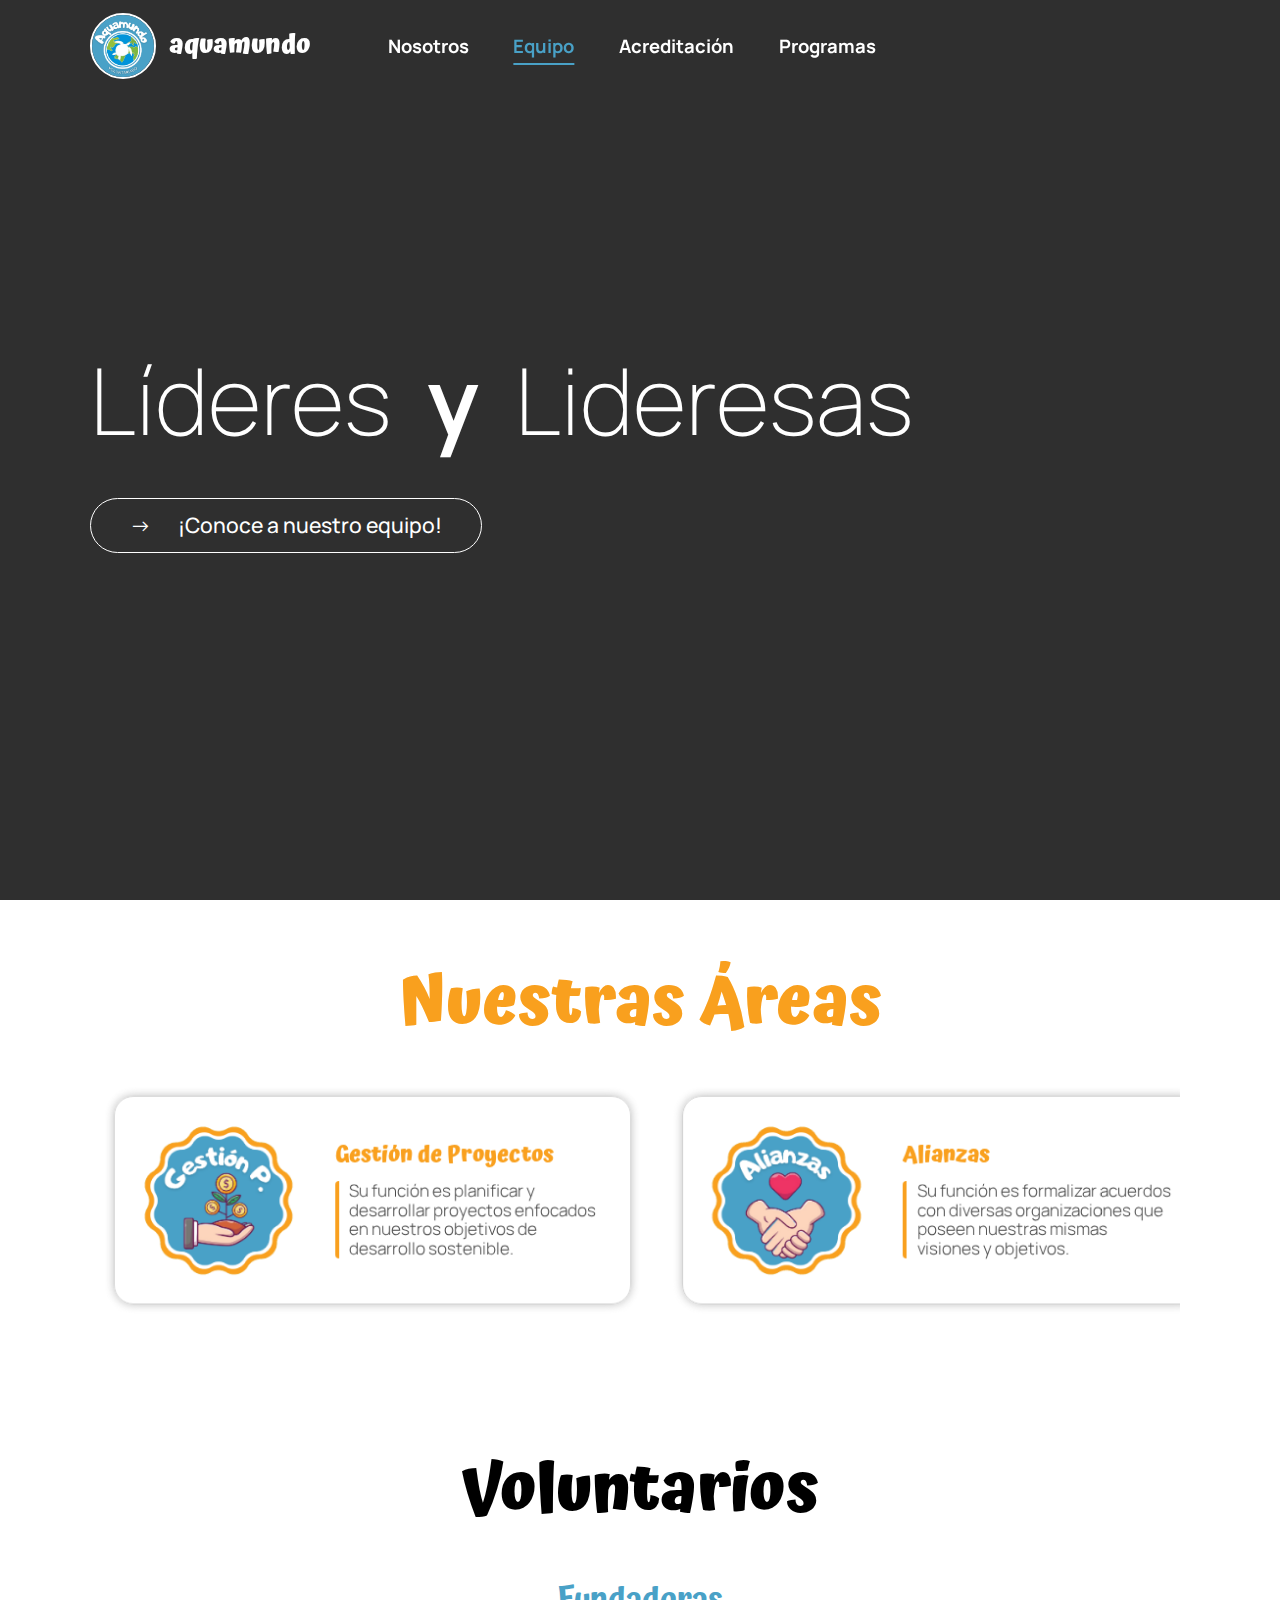
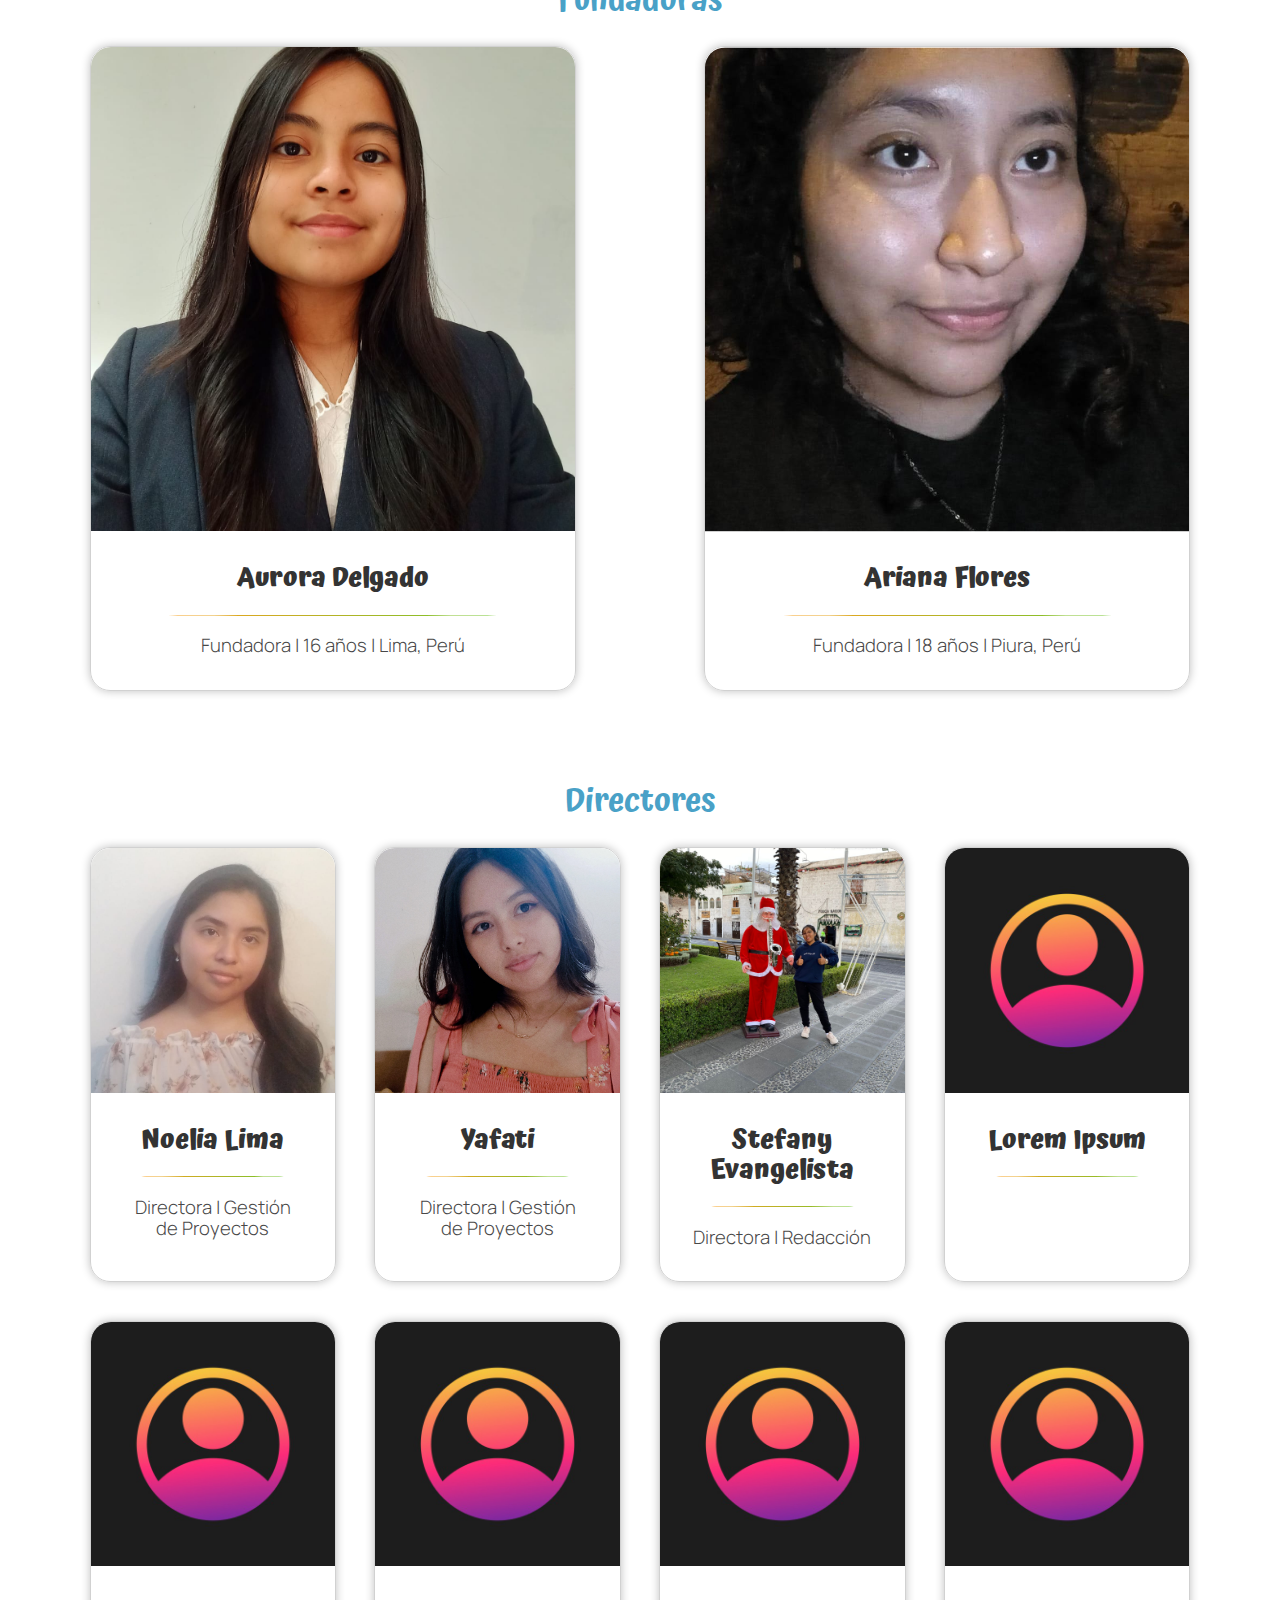
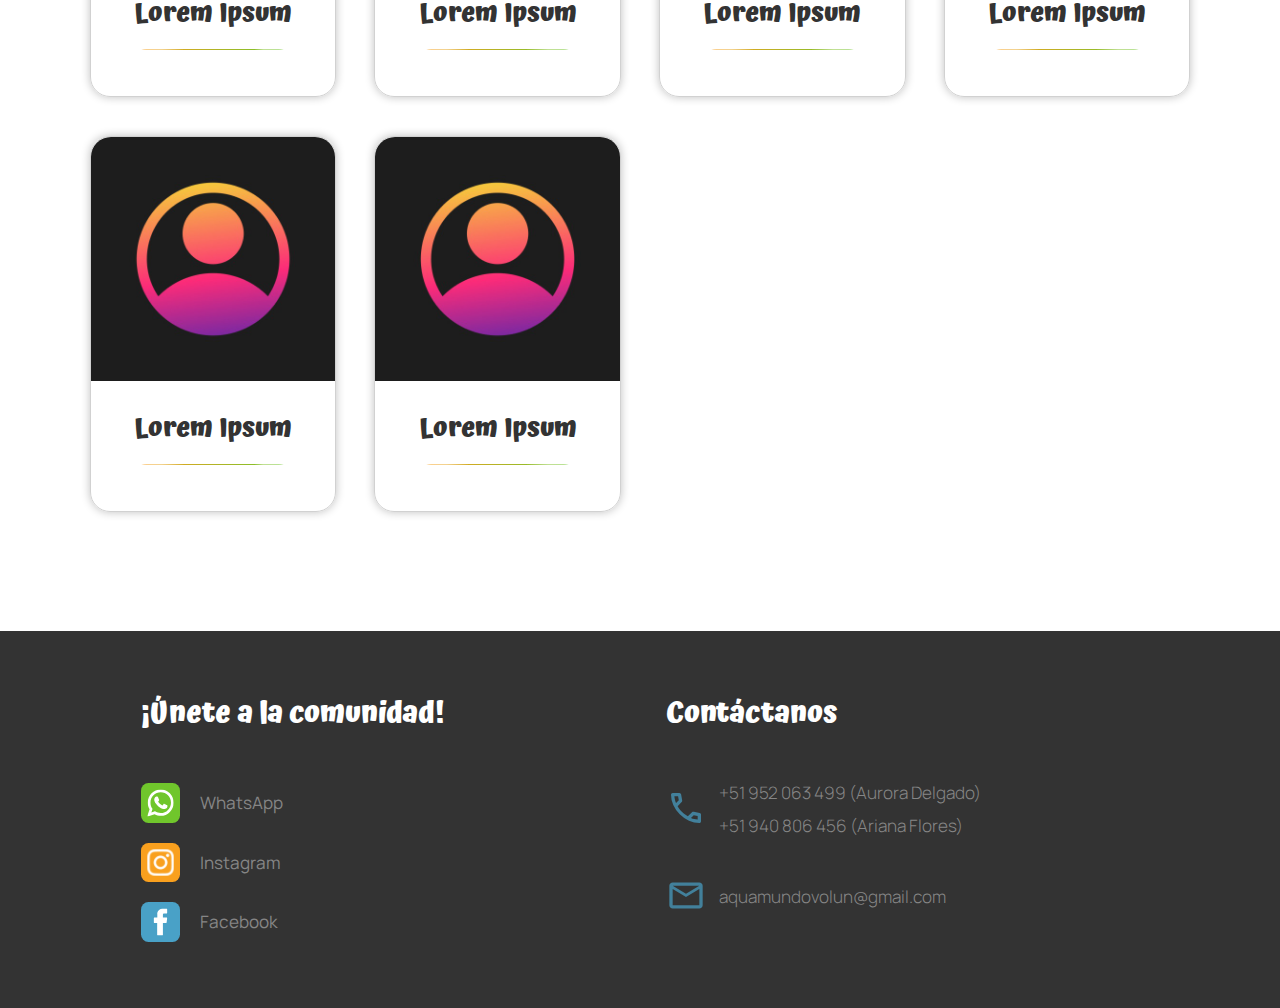
==== equipo.html @ 9ac24e50 "equipo page + merging" ====
<!DOCTYPE html>
<html lang="en">
<head>
    <meta charset="UTF-8">
    <meta name="viewport" content="width=device-width, initial-scale=1.0">
    <meta http-equiv="Cache-Control" content="no-cache, no-store, must-revalidate" />
    <meta http-equiv="Pragma" content="no-cache" />
    <meta http-equiv="Expires" content="0" />
    <link rel="icon" href="./res/general/logo-aquamundo.png">
    <link rel="stylesheet" href="./styles/reusables/reset.css">
    <link rel="stylesheet" href="./styles/reusables/navbar.css">
    <link rel="stylesheet" href="./styles/equipo.css">
    <link rel="stylesheet" href="./styles/reusables/footer.css">
    <title>Equipo | Aquamundo</title>
</head>
<body>
    <header>
        <div class="colored-overlay"></div>
        <div class="header-wrapper">
            <nav>
                <a class="aquamundo-nav-banner" href="./index.html">
                    <img src="./res/general/logo-aquamundo.png" alt="aquamundo logo">
                    <h2>aquamundo</h2>
                </a>
                <div class="nav-links">
                    <a href="./nosotros.html" class="nav-link">Nosotros</a>
                    <a href="./equipo.html" class="nav-link active">Equipo</a>
                    <a href="./acreditacion.html" class="nav-link">Acreditación</a>
                    <a href="./programas.html" class="nav-link">Programas</a>
                </div>
                <div class="burger burger1">
                    <div></div>
                </div>
                <div class="dropdown-content">
                    <a href="./nosotros.html">
                        <div class="svg-holder"></div>
                        Nosotros
                    </a>
                    <a href="./equipo.html">
                        <div class="svg-holder"></div>
                        Equipo
                    </a>
                    <a href="./acreditacion.html">
                        <div class="svg-holder"></div>
                        Acreditación
                    </a>
                    <a href="./programas.html">
                        <div class="svg-holder"></div>
                        Programas
                    </a>
                </div>
            </nav>
            <div class="hero-section">
                <h2>Líderes&nbsp; <strong>y</strong> &nbsp;Lideresas</h2>
                <a class="hero-action-button" href="#volunteers-section"><span>→</span>¡Conoce a nuestro equipo!</a>
            </div>
        </div>
    </header>

    <main>
        <section class="areas-section">
            <h2>Nuestras Áreas</h2>
            <div class="areas-wrapper">
                <div class="areas-slider">
                    <div class="area area1">
                        <img src="./res/equipo/EQUIPO_LOGO_GP.png" alt="">
                        <div class="area-info">
                            <h4>Gestión de Proyectos</h4>
                            <p>Su función es planificar y desarrollar proyectos enfocados en nuestros objetivos de desarrollo sostenible.</p>
                        </div>
                    </div>
                    <div class="area area2">
                        <img src="./res/equipo/EQUIPO_LOGO_ALIANZAS.png" alt="">
                        <div class="area-info">
                            <h4>Alianzas</h4>
                            <p>Su función es formalizar acuerdos con diversas organizaciones que poseen nuestras mismas visiones y objetivos.</p>
                        </div>
                    </div>
                    <div class="area area3">
                        <img src="./res/equipo/EQUIPO_LOGO_RRHH.png" alt="">
                        <div class="area-info">
                            <h4>Recursos Humanos</h4>
                            <p>Su función es mantener una buena convivencia en la comunidad a través de dinámicas, juegos y reuniones programadas.</p>
                        </div>
                    </div>
                    <div class="area area4">
                        <img src="./res/equipo/EQUIPO_LOGO_DISEÑO.png" alt="">
                        <div class="area-info">
                            <h4>Diseño</h4>
                            <p>Su función es realizar contenido gráfico creativo y estético (plantillas, diseños) para nuestras redes sociales.</p>
                        </div>
                    </div>
                    <div class="area area5">
                        <img src="./res/equipo/EQUIPO_LOGO_REDES SOCIALES.png" alt="">
                        <div class="area-info">
                            <h4>Redes Sociales</h4>
                            <p>Su función es difundir las redes sociales de nuestra organización. Compartir posts, historias e interactuar con estas.</p>
                        </div>
                    </div>
                    <div class="area area6">
                        <img src="./res/equipo/EQUIPO_LOGO_REDACCIÓN.png" alt="">
                        <div class="area-info">
                            <h4>Redacción</h4>
                            <p>Su función es buscar información acorde, resumir y adaptarla de una buena forma para los futuros posts en redes sociales.</p>
                        </div>
                    </div>
                </div>
            </div>
        </section>
        <section class="volunteers-section" id="volunteers-section">
            <h2>Voluntarios</h2>
            <h4>Fundadoras</h4>
            <div class="founders-container volunteer-container">
                <div class="founder volunteer-card">
                    <img src="./res/equipo/volunteers/aurora-founder.jpg" alt="">
                    <div class="founder-info volunteer-info">
                        <h3>Aurora Delgado</h3>
                        <div class="volunteer-info-divider"></div>
                        <span>Fundadora | 16 años | Lima, Perú</span>
                    </div>
                </div>
                <div class="founder volunteer-card">
                    <img style="transform: rotate(-90deg); border-radius: 0 20px 20px 0;" src="./res/equipo/volunteers/ariana-founder.jpg" alt="">
                    <div class="founder-info volunteer-info">
                        <h3>Ariana Flores</h3>
                        <div class="volunteer-info-divider"></div>
                        <span>Fundadora | 18 años | Piura, Perú</span>
                    </div>
                </div>
            </div>

            <h4>Directores</h4>
            <div class="directors-container volunteer-container">
                <div class="director volunteer-card">
                    <img src="./res/equipo/volunteers/noelia-director.jpg" alt="">
                    <div class="director-info volunteer-info">
                        <h3>Noelia Lima</h3>
                        <div class="volunteer-info-divider"></div>
                        <span>Directora | Gestión de Proyectos</span>
                    </div>
                </div>
                <div class="director volunteer-card">
                    <img src="./res/equipo/volunteers/yafati-director.jpg" alt="">
                    <div class="director-info volunteer-info">
                        <h3>Yafati</h3>
                        <div class="volunteer-info-divider"></div>
                        <span>Directora | Gestión de Proyectos</span>
                    </div>
                </div>
                <div class="director volunteer-card">
                    <img src="./res/equipo/volunteers/stefany-director.jpg" alt="">
                    <div class="director-info volunteer-info">
                        <h3>Stefany Evangelista</h3>
                        <div class="volunteer-info-divider"></div>
                        <span>Directora | Redacción</span>
                    </div>
                </div>
                <div class="director volunteer-card">
                    <img src="./res/equipo/profile-mock.jpg" alt="">
                    <div class="director-info volunteer-info">
                        <h3>Lorem Ipsum</h3>
                        <div class="volunteer-info-divider"></div>
                    </div>
                </div>
                <div class="director volunteer-card">
                    <img src="./res/equipo/profile-mock.jpg" alt="">
                    <div class="director-info volunteer-info">
                        <h3>Lorem Ipsum</h3>
                        <div class="volunteer-info-divider"></div>
                    </div>
                </div>
                <div class="director volunteer-card">
                    <img src="./res/equipo/profile-mock.jpg" alt="">
                    <div class="director-info volunteer-info">
                        <h3>Lorem Ipsum</h3>
                        <div class="volunteer-info-divider"></div>
                    </div>
                </div>
                <div class="director volunteer-card">
                    <img src="./res/equipo/profile-mock.jpg" alt="">
                    <div class="director-info volunteer-info">
                        <h3>Lorem Ipsum</h3>
                        <div class="volunteer-info-divider"></div>
                    </div>
                </div>
                <div class="director volunteer-card">
                    <img src="./res/equipo/profile-mock.jpg" alt="">
                    <div class="director-info volunteer-info">
                        <h3>Lorem Ipsum</h3>
                        <div class="volunteer-info-divider"></div>
                    </div>
                </div>
                <div class="director volunteer-card">
                    <img src="./res/equipo/profile-mock.jpg" alt="">
                    <div class="director-info volunteer-info">
                        <h3>Lorem Ipsum</h3>
                        <div class="volunteer-info-divider"></div>
                    </div>
                </div>
                <div class="director volunteer-card">
                    <img src="./res/equipo/profile-mock.jpg" alt="">
                    <div class="director-info volunteer-info">
                        <h3>Lorem Ipsum</h3>
                        <div class="volunteer-info-divider"></div>
                    </div>
                </div>
            </div>
        </section>
    </main>

    <footer>
        <div class="footer-socials">
            <h3>¡Únete a la comunidad!</h3>
            <div class="footer-socials-container">
                <a target="_blank" href="https://chat.whatsapp.com/HnISfa3060HEP33V4RHr95" class="footer-social-link">
                    <img src="./res/socials/whatsapp-iconbw.svg" alt="whatsapp icon white">
                    <span style="text-decoration-color: #70C62C;">WhatsApp</span>
                </a>
                <a target="_blank" href="https://instagram.com/aquamundo_volunteering?igshid=MzRlODBiNWFlZA==" class="footer-social-link">
                    <img src="./res/socials/instagram-iconbw.svg" alt="instagram icon white">
                    <span style="text-decoration-color: #F9A01E;">Instagram</span>
                </a>
                <a target="_blank" href="https://www.facebook.com/profile.php?id=100089294527260" class="footer-social-link">
                    <img src="./res/socials/facebook-iconbw.svg" alt="facebook icon white">
                    <span style="text-decoration-color: #49A1C7;">Facebook</span>
                </a>
            </div>
        </div>
        <div class="footer-contact">
            <h3>Contáctanos</h3>
            <div class="footer-contact-container">
                <div class="footer-contact-link">
                    <div class="contact-icon">
                        <img src="./res/socials/phone-icon.svg" alt="phone icon">
                    </div>
                    <div class="contact-info">
                        <span>+51 952 063 499 (Aurora Delgado)</span>
                        <span>+51 940 806 456 (Ariana Flores)</span>
                    </div>
                </div>
                <div class="footer-contact-link">
                    <div class="contact-icon">
                        <img src="./res/socials/email-icon.svg" alt="email icon">
                    </div>
                    <div class="contact-info">
                        <span>aquamundovolun@gmail.com</span>
                    </div>
                </div>
            </div>
        </div>
    </footer>

    <script src="./scripts/navbar.js"></script>
    <script src="./scripts/carousel.js"></script>
</body>
</html>
---- styles/reusables/navbar.css ----
:root {
    --colorPrimario: #fff;
    --acento1: #49A1C7;
    --acento2: #70C62C;
    --acento3: #F9A01E;
    --texto1: #f8fcff;
    --texto2: #333;
    --texto3: #fff5ac;
}

header {
    position: relative;
    width: 100%;
    min-height: 100vh;
    display: flex;
    flex-direction: column;
    background-position: center;
    background-repeat: no-repeat;
    background-size: cover;
}

.colored-overlay {
    position: absolute;
    z-index: 0;
    width: 100%;
    height: 100%;
    background-color: rgba(24, 24, 24, 0.9);
}

.header-wrapper {
    position: absolute;
    height: 100%;
    width: 100%;
    z-index: 1;
}
header nav {
    position: fixed;
    z-index: 999;
    width: 100%;
    padding: 1rem 7vw;
    display: flex;
    align-items: center;
    gap: max(6vw, 5rem);
}
header nav, header nav * {
    transition: all 0.3s;
}
header nav.scrolled {
    background-color: #fff;
}
.aquamundo-nav-banner {
    display: flex;
    align-items: center;
    gap: 1rem;
    text-decoration: none;
}
.aquamundo-nav-banner h2 {
    font-size: 2rem;
    font-weight: 700;
    color: #fff;
}
nav.scrolled .aquamundo-nav-banner h2 {
    color: #49A1C7;
}
header nav img {
    border: 2px solid #fff;
    border-radius: 50%;
    height: 5rem;
    width: 5rem;
}

.nav-links {
    width: 100%;
    padding: 1rem 0;
    display: flex;
    gap: max(3.5vw, 2rem);
}
.nav-links a {
    font-size: 1.4rem;
    font-weight: 700;
    text-decoration: none;
    -webkit-text-decoration-color: #49A1C7;
            text-decoration-color: #49A1C7;
    color: #fff;
    transition: all 0.3s;
}
nav.scrolled .nav-links a {
    color: #000;
}
.nav-links a:hover, nav.scrolled .nav-links a:hover, .nav-links a.active, nav.scrolled .nav-links a.active {
    color: #49A1C7;
    text-decoration: underline;
    text-decoration-thickness: 2px;
    text-underline-offset: 10px;
}


/**Burger menu*/
:root {
    --font-size: 1;
    --color1: #000;
    --borderRadius: 1em;
}
.dropdown-content {
    position: absolute;
    display: none;
    flex-direction: column;
    justify-content: center;
    align-items: start;
    top: calc(13vh - 1px);
    right: 8vw;
    background-color: #fff;
    border: 1px solid #9a9a9a;
    border-radius: 8px;
    box-shadow: 0px 0px 3px 8px rgba(255, 255, 255, 0.1);
    transition: all 0.5s;
    overflow: hidden;
    z-index: 5;
}
.dropdown-content.visible {
    display: flex;
}
.dropdown-content a {
    color: #000;
    font-size: 1.4rem;
    font-family: 'Inter';
    text-decoration: none;
    padding: 1rem 3rem 1rem 1rem;
    display: flex;
    align-items: center;
    gap: 1rem;
}
.dropdown-content svg {
    width: 2rem;
    height: 2rem;
    fill: #754FE2;
}
.burger {
    display: none;
    font-size: var(--font-size);
    cursor: pointer;
    padding: 1.5em 0.75em;
    transform: scale(0.7) translate(0);
}
.burger > div {
    width: 3.5em;
    height: 0.5em;
    border-radius: var(--borderRadius);
    background: var(--color1);
}
.burger > div::before, .burger > div::after {
    transition: font-size 0s;
    content: "";
    display: block;
    position: absolute;
    width: 3.5em;
    height: 0.5em;
    background: var(--color1);
    border-radius: var(--borderRadius);
}
.burger > div::before {
    margin-top: -1.5em;
}
.burger > div::after {
    margin-top: 1.5em;
}
.burger1 {
    transition: all 0.7s, font-size 0s;
    transition-timing-function: cubic-bezier(0.68, -0.35, 0.265, 1.35);
}
.burger1 > div {
    transition: all 0.1s 0.3s, font-size 0s;
}
.burger1 > div::before, .burger1 > div::after {
    transition: all 0.3s 0.2s, font-size 0s;
}
.burger1.toggled {
    transform: rotate(180deg);
}
.burger1.toggled > div::before {
    transform: rotate(45deg) translate(1.1em, 1em);
}
.burger1.toggled > div {
    background: transparent;
}
.burger1.toggled > div::after {
    transform: rotate(-45deg) translate(1.1em, -1em);
}

@media only screen and (max-width: 900px) {
    header nav {
        padding: 1rem max(5vw, 2rem);
        background-color: #fff;
        justify-content: space-between;
        align-items: center;
    }
    header nav img {
        width: 6.5rem;
        height: 6.5rem;
    }
    header .nav-links {
        display: none;
    }
    .aquamundo-nav-banner h2 {
        display: none;
    }
    .burger {
        display: block;
    }
}
---- styles/equipo.css ----
:root {
    --colorPrimario: #fff;
    --acento1: #49A1C7;
    --acento2: #70C62C;
    --acento3: #F9A01E;
    --texto1: #f8fcff;
    --texto2: #333;
    --texto3: #fff5ac;
}

header {
    background-image: url('../res/equipo/portada-equipo.png');
}

.hero-section {
    padding: 5rem 7vw;
    height: 100%;
    display: flex;
    flex-direction: column;
    justify-content: center;
    gap: max(5vh, 3rem);
}
.hero-section h2, .hero-section h2 strong {
    font-size: 7rem;
    font-family: 'Manrope';
    font-weight: 200;
    color: #fff;
}
.hero-section h2 strong {
    font-weight: 700;
}
.hero-section p {
    max-width: min(600px, 90%);
    font-size: 2rem;
    line-height: 1.5;
    color: #f0f0f0;
}
.hero-action-button {
    position: relative;
    width: -webkit-fit-content;
    width: -moz-fit-content;
    width: fit-content;
    display: flex;
    align-items: center;
    gap: 2rem;
    padding: 1.1rem 3rem;
    border: 1px solid #fff;
    border-radius: 2000px;
    font-size: 1.6rem;
    font-weight: 500;
    text-decoration: none;
    color: #fff;
    transition: 0.3s ease-in-out;
}
.hero-action-button:hover {
    transform: scale(1.03);
    box-shadow:  inset 0 -4rem 4px #49a1c7, inset 0 0 0 transparent;
    border-color: #49a1c7;
}

/*Areas section*/
.areas-section {
    width: 100%;
    padding: 5rem 7vw;
    display: flex;
    flex-direction: column;
    justify-content: center;
    align-items: center;
    gap: 3rem;
}
.areas-section h2 {
    font-size: 5rem;
    font-weight: 700;
    text-align: center;
    color: #F9A01E;
}
.areas-wrapper {
    width: 100%;
}
.areas-slider {
    position: relative;
    width: 100%;
    overflow-x: scroll;
    overflow-y: hidden;
    scroll-behavior: initial;
    transition: all 0.2s;
    transform: scale(0.98);
    will-change: transform;
    -webkit-user-select: none;
        -moz-user-select: none;
        -ms-user-select: none;
            user-select: none;
    cursor: pointer;
    display: flex;
    flex-flow: row;
    align-items: center;
    gap: 3vw;
}
.areas-slider.active {
    background: rgba(255,255,255,0.3);
    cursor: grabbing;
    cursor: -webkit-grabbing;
    transform: scale(1);
}
.area {
    margin: 1rem 0 1rem 1rem;
    padding: 2rem;
    display: flex;
    align-items: stretch;
    justify-content: space-between;
    gap: 3rem;
    box-shadow: 0 0 10px #c0c0c0;
    border: 1px solid #d1d1d1;
    height: 100%;
    min-width: 40rem;
    border-radius: 20px;
}
.area img {
    aspect-ratio: 1/1;
    height: 12rem;
    width: auto;
}
.area-info {
    display: flex;
    flex-direction: column;
    justify-content: center;
    gap: 1rem;
}
.area-info h4 {
    font-size: 1.7rem;
    font-weight: 700;
    color: #F9A01E;
}
.area-info p {
    font-size: 1.3rem;
    font-weight: 300;
    color: #484848;
    border-radius: 4px;
    border-left: 4px solid #F9A01E;
    padding-left: 0.8rem;
}

/*areas section responsive*/
@media screen and (max-width: 550px) {
    .area {
        min-width: 25rem;
        flex-direction: column;
        gap: 3rem;
    }
    .area img {
        aspect-ratio: 1/1;
        height: 12rem;
        width: 12rem;
    }
}

/*volunteers section*/
.volunteers-section {
    padding: 5rem 7vw;
    width: 100%;
    min-height: 100vh;
    display: flex;
    flex-direction: column;
    gap: 1rem;
}
.volunteers-section h2 {
    font-size: 5rem;
    font-weight: 700;
    text-align: center;
    margin-bottom: 3rem;
}
.volunteers-section h4 {
    font-size: 2.5rem;
    color: #49A1C7;
    text-align: center;
    margin-bottom: 1rem;
}
.volunteer-container {
    width: 100%;
    display: grid;
    gap: 3vw;
}
.founders-container {
    grid-template-columns: 1fr 1fr;
    gap: 10vw;
    margin-bottom: 6rem;
}
.directors-container {
    grid-template-columns: 1fr 1fr 1fr 1fr;
}
.volunteer-card {
    box-shadow: 0 0 10px #c0c0c0;
    border: 1px solid #d1d1d1;
    border-radius: 20px;
    display: flex;
    flex-direction: column;
    align-items: center;
}
.volunteer-card img {
    max-width: 100%;
    aspect-ratio: 1/1;
    object-fit: cover;
    object-position: center;
    border-radius: 20px 20px 0 0;
}
.volunteer-info {
    width: 100%;
    padding: 2.5rem;
    display: flex;
    flex-direction: column;
    justify-content: center;
    align-items: center;
    gap: 0.5rem;
}
.volunteer-info h3 {
    font-size: 2rem;
    font-weight: 700;
    color: #333;
    text-align: center;
}
.volunteer-info-divider {
    width: 80%;
    height: 1px;
    background: linear-gradient(to right, #F9A01E, #70C62C);
    border-radius: 100%;
    margin: 1rem 0;
}
.volunteer-info span {
    font-size: 1.4rem;
    font-weight: 300;
    color: #484848;
    text-align: center;
}

/*volunteer section responsive*/
@media only screen and (max-width: 1100px) and (min-height: 800px) {
    .directors-container {
        grid-template-columns: 1fr 1fr 1fr;
    }
}
@media only screen and (max-width: 900px) {
    .founders-container {
        gap: 3vw;
    }
}
@media only screen and (max-width: 900px) and (min-height: 800px) {
    .directors-container {
        grid-template-columns: 1fr 1fr;
    }
}
@media only screen and (max-width: 900px) {
    .volunteers-section {
        justify-content: center;
        align-items: center;
    }
    .volunteer-container {
        justify-content: center;
        align-items: center;
        width: min(100%, 400px);
        grid-template-columns: 1fr;
        gap: 4rem;
    }
}
@media only screen and (max-width: 500px) {
    .volunteer-card {
        margin-left: auto;
        margin-right: auto;
        width: min(70%, 300px);
    }
}
---- styles/reusables/footer.css ----
:root {
    --colorPrimario: #fff;
    --acento1: #49A1C7;
    --acento2: #70C62C;
    --acento3: #F9A01E;
    --texto1: #f8fcff;
    --texto2: #333;
    --texto3: #fff5ac;
}

footer {
    background-color: #333;
    width: 100%;
    padding: 5rem 11vw;
    margin-top: 4rem;
    display: grid;
    grid-template-columns: 1fr 1fr;
    justify-content: space-between;
    gap: 4rem;
}
.footer-socials {
    display: flex;
    flex-direction: column;
    gap: 4rem;
}
.footer-socials h3, .footer-contact h3 {
    font-size: 2.2rem;
    color: #fff;
    font-weight: 700;
}
.footer-socials-container {
    display: flex;
    flex-direction: column;
    gap: 1.5rem;
}
.footer-social-link {
    width: fit-content;
    display: flex;
    align-items: center;
    gap: 1.5rem;
    text-decoration: none;
}
.footer-contact-link, .footer-social-link * {
    transition: all 0.3s;
}
.footer-social-link:hover {
    cursor: pointer;
    filter: brightness(105%);
}
.footer-social-link:hover img {
    transform: scale(1.1);
}
.footer-social-link:hover span {
    font-size: 1.4rem;
    transform: translateY(-0.5rem);
    color: #f0f0f0;
    text-decoration: underline;
}
.footer-social-link img, .contact-icon img {
    aspect-ratio: 1/1;
    width: 3rem;
    height: auto;
}
.footer-social-link span {
    font-size: 1.3rem;
    font-weight: 400;
    color: #868686;
    text-decoration-thickness: 4px !important;
    text-underline-offset: 1rem;
}

.footer-contact {
    display: flex;
    flex-direction: column;
    gap: 4rem;
}
.footer-contact-container {
    display: flex;
    flex-direction: column;
    gap: 3rem;
}
.footer-contact-link {
    display: flex;
    align-items: center;
    gap: 1rem;
}
.contact-icon img {
    opacity: 0.7;
}
.footer-contact-link .contact-info {
    display: flex;
    flex-direction: column;
    gap: 1rem;
}
.footer-contact-link .contact-info span {
    font-size: 1.3rem;
    color: #868686;
    font-weight: 300;
}

@media only screen and (max-width: 970px) {
    footer {
        grid-template-columns: 1fr;
        justify-content: center;
        align-items: center;
    }
}
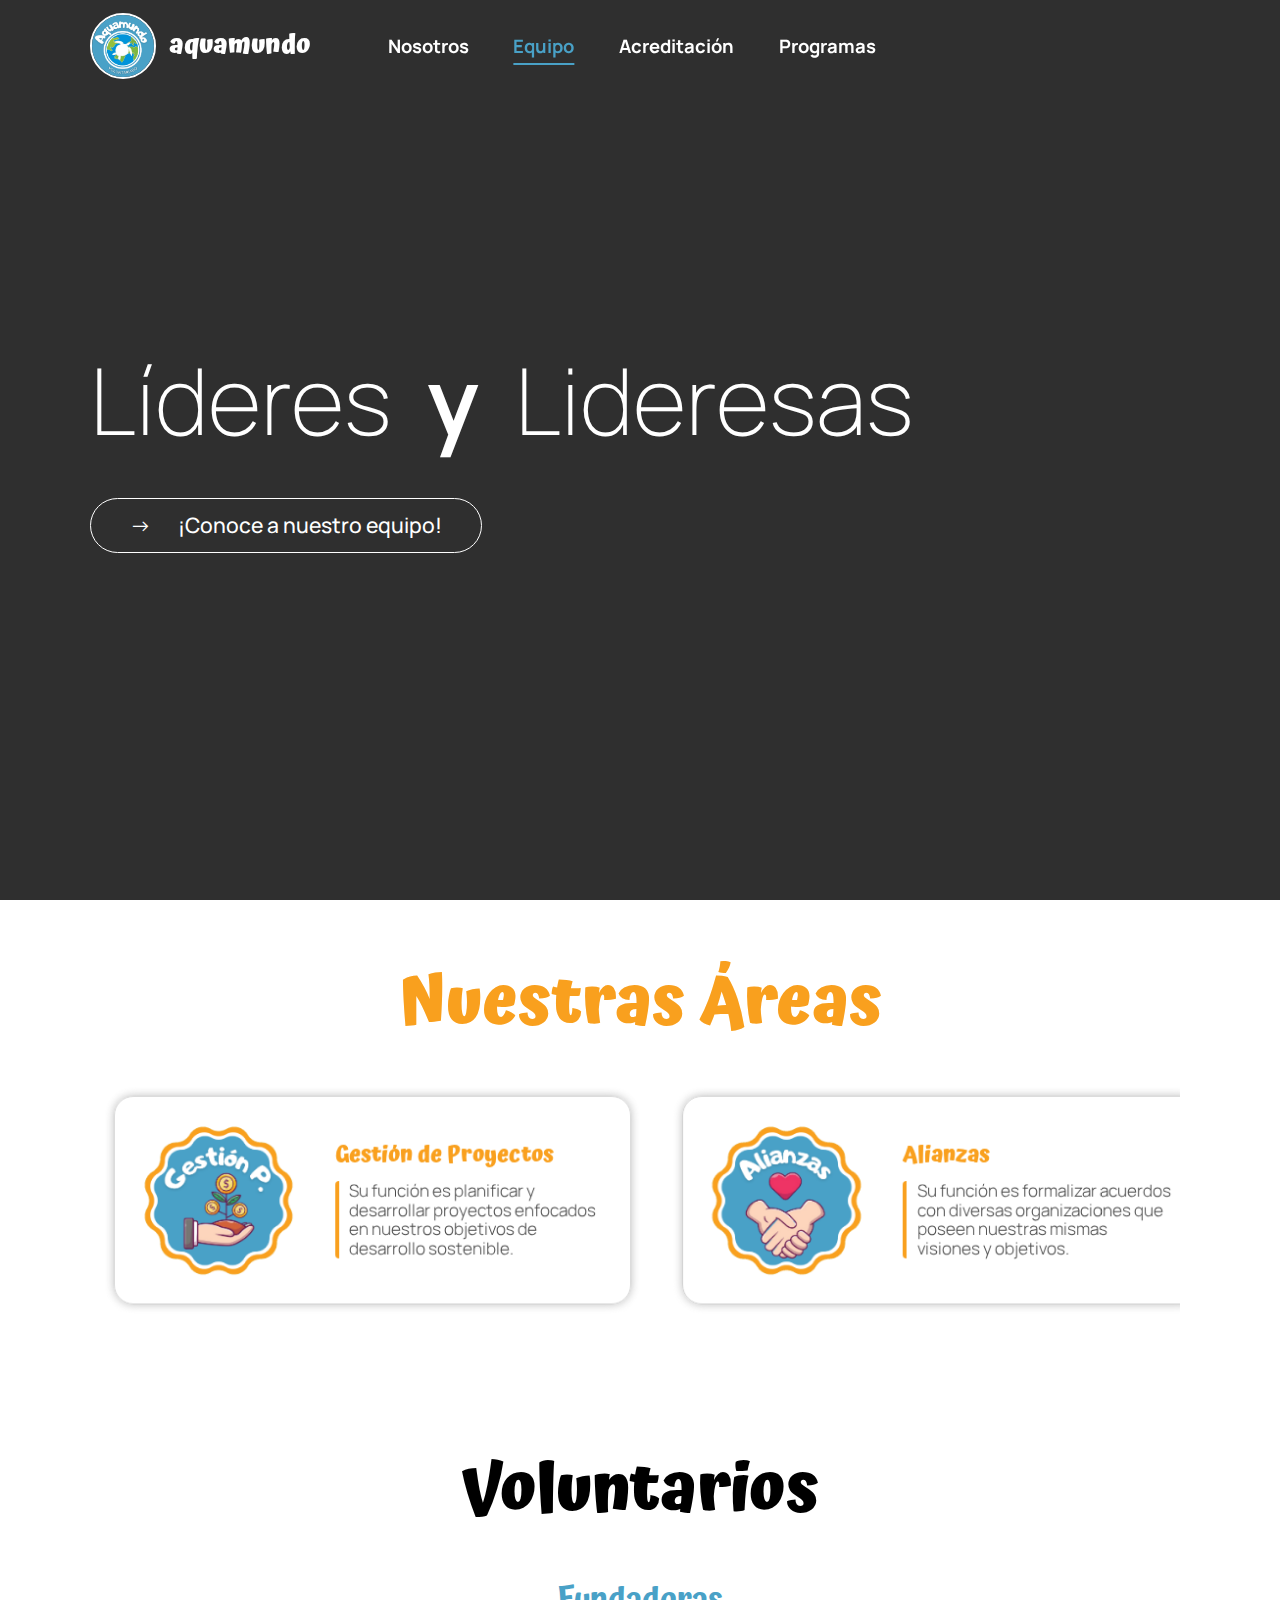
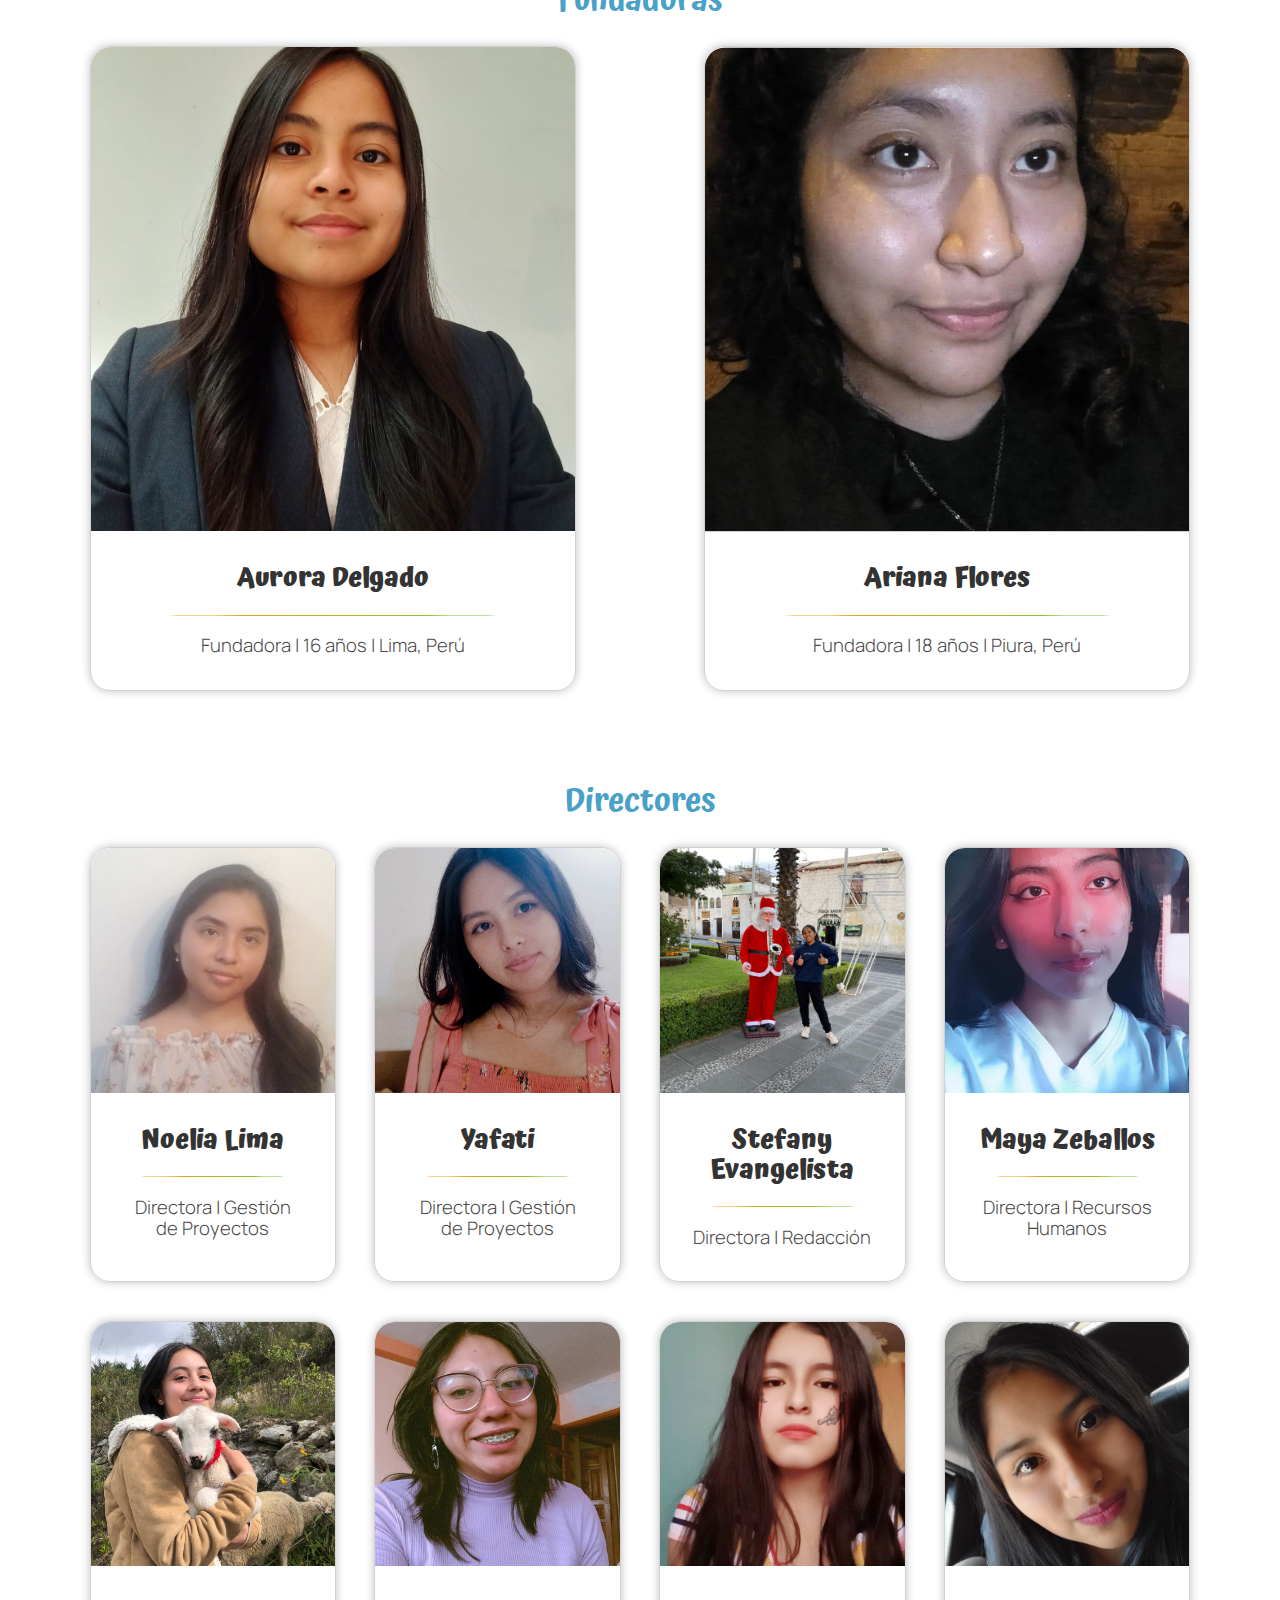
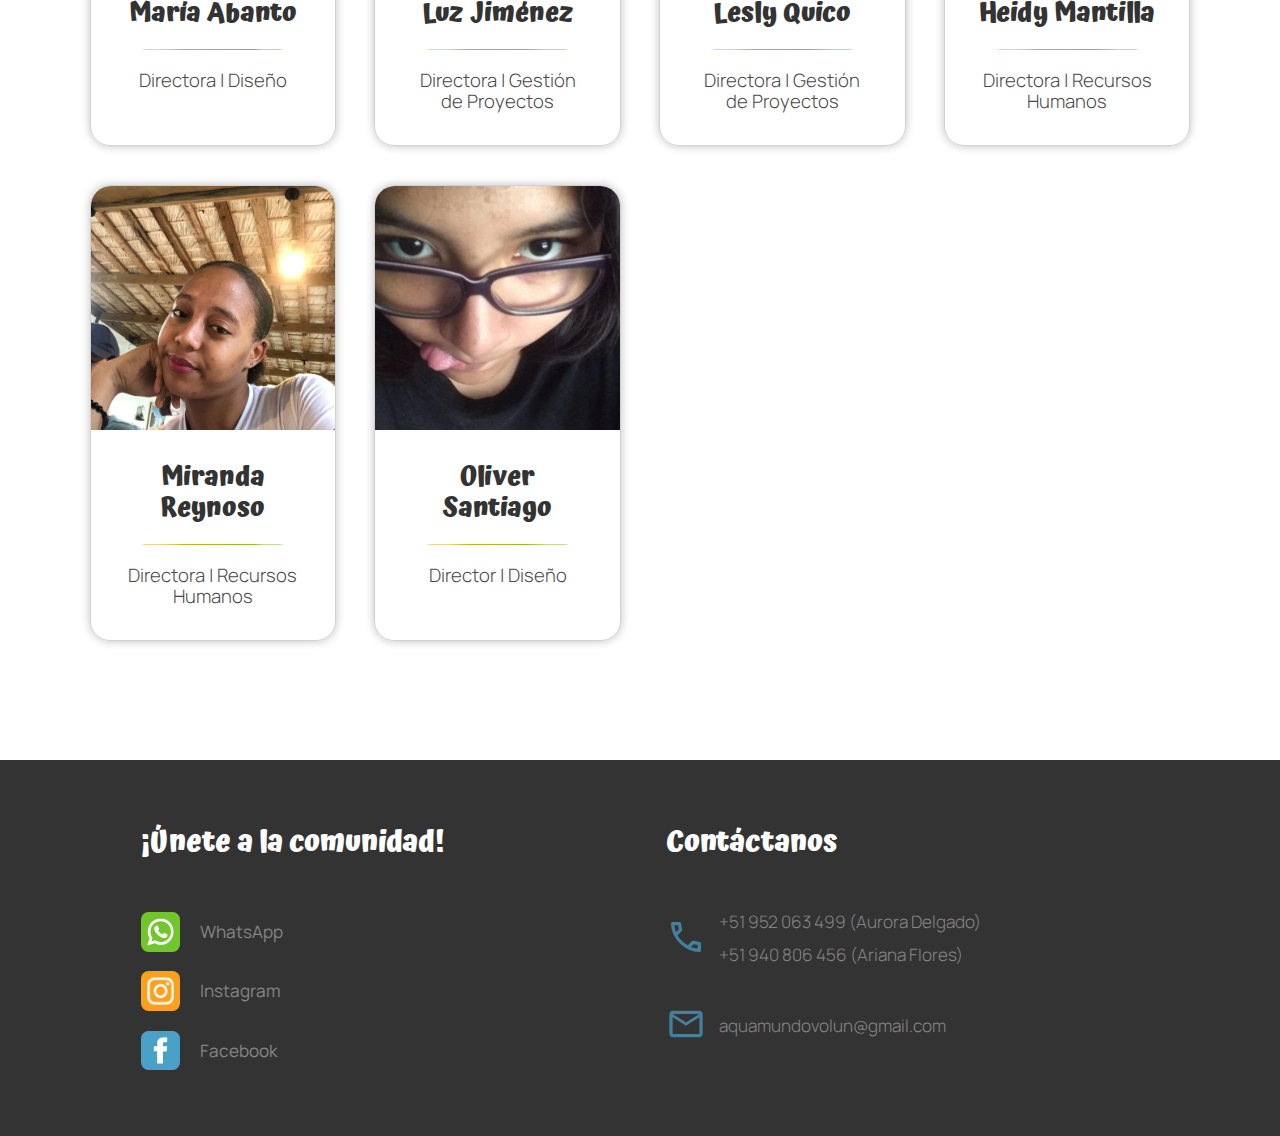
==== commit 27f79946: "team info update" ====
--- a/equipo.html
+++ b/equipo.html
@@ -3,10 +3,10 @@
 <head>
     <meta charset="UTF-8">
     <meta name="viewport" content="width=device-width, initial-scale=1.0">
+    <link rel="icon" href="./res/general/logo-aquamundo.png">
     <meta http-equiv="Cache-Control" content="no-cache, no-store, must-revalidate" />
     <meta http-equiv="Pragma" content="no-cache" />
     <meta http-equiv="Expires" content="0" />
-    <link rel="icon" href="./res/general/logo-aquamundo.png">
     <link rel="stylesheet" href="./styles/reusables/reset.css">
     <link rel="stylesheet" href="./styles/reusables/navbar.css">
     <link rel="stylesheet" href="./styles/equipo.css">
@@ -156,52 +156,59 @@
                     </div>
                 </div>
                 <div class="director volunteer-card">
-                    <img src="./res/equipo/profile-mock.jpg" alt="">
-                    <div class="director-info volunteer-info">
-                        <h3>Lorem Ipsum</h3>
-                        <div class="volunteer-info-divider"></div>
-                    </div>
-                </div>
-                <div class="director volunteer-card">
-                    <img src="./res/equipo/profile-mock.jpg" alt="">
-                    <div class="director-info volunteer-info">
-                        <h3>Lorem Ipsum</h3>
-                        <div class="volunteer-info-divider"></div>
-                    </div>
-                </div>
-                <div class="director volunteer-card">
-                    <img src="./res/equipo/profile-mock.jpg" alt="">
-                    <div class="director-info volunteer-info">
-                        <h3>Lorem Ipsum</h3>
-                        <div class="volunteer-info-divider"></div>
-                    </div>
-                </div>
-                <div class="director volunteer-card">
-                    <img src="./res/equipo/profile-mock.jpg" alt="">
-                    <div class="director-info volunteer-info">
-                        <h3>Lorem Ipsum</h3>
-                        <div class="volunteer-info-divider"></div>
-                    </div>
-                </div>
-                <div class="director volunteer-card">
-                    <img src="./res/equipo/profile-mock.jpg" alt="">
-                    <div class="director-info volunteer-info">
-                        <h3>Lorem Ipsum</h3>
-                        <div class="volunteer-info-divider"></div>
-                    </div>
-                </div>
-                <div class="director volunteer-card">
-                    <img src="./res/equipo/profile-mock.jpg" alt="">
-                    <div class="director-info volunteer-info">
-                        <h3>Lorem Ipsum</h3>
-                        <div class="volunteer-info-divider"></div>
-                    </div>
-                </div>
-                <div class="director volunteer-card">
-                    <img src="./res/equipo/profile-mock.jpg" alt="">
-                    <div class="director-info volunteer-info">
-                        <h3>Lorem Ipsum</h3>
-                        <div class="volunteer-info-divider"></div>
+                    <img src="./res/equipo/volunteers/maya-director.jpg" alt="">
+                    <div class="director-info volunteer-info">
+                        <h3>Maya Zeballos</h3>
+                        <div class="volunteer-info-divider"></div>
+                        <span>Directora | Recursos Humanos</span>
+                    </div>
+                </div>
+                <div class="director volunteer-card">
+                    <img src="./res/equipo/volunteers/maria-director.jpg" alt="">
+                    <div class="director-info volunteer-info">
+                        <h3>María Abanto</h3>
+                        <div class="volunteer-info-divider"></div>
+                        <span>Directora | Diseño</span>
+                    </div>
+                </div>
+                <div class="director volunteer-card">
+                    <img src="./res/equipo/volunteers/luz-director.jpg" alt="">
+                    <div class="director-info volunteer-info">
+                        <h3>Luz Jiménez</h3>
+                        <div class="volunteer-info-divider"></div>
+                        <span>Directora | Gestión de Proyectos</span>
+                    </div>
+                </div>
+                <div class="director volunteer-card">
+                    <img src="./res/equipo/volunteers/lesly-director.jpg" alt="">
+                    <div class="director-info volunteer-info">
+                        <h3>Lesly Quico</h3>
+                        <div class="volunteer-info-divider"></div>
+                        <span>Directora | Gestión de Proyectos</span>
+                    </div>
+                </div>
+                <div class="director volunteer-card">
+                    <img src="./res/equipo/volunteers/heidy-director.jpg" alt="">
+                    <div class="director-info volunteer-info">
+                        <h3>Heidy Mantilla</h3>
+                        <div class="volunteer-info-divider"></div>
+                        <span>Directora | Recursos Humanos</span>
+                    </div>
+                </div>
+                <div class="director volunteer-card">
+                    <img src="./res/equipo/volunteers/miranda-director.jpg" alt="">
+                    <div class="director-info volunteer-info">
+                        <h3>Miranda Reynoso</h3>
+                        <div class="volunteer-info-divider"></div>
+                        <span>Directora | Recursos Humanos</span>
+                    </div>
+                </div>
+                <div class="director volunteer-card">
+                    <img src="./res/equipo/volunteers/oliver-director.jpg" alt="">
+                    <div class="director-info volunteer-info">
+                        <h3>Oliver Santiago</h3>
+                        <div class="volunteer-info-divider"></div>
+                        <span>Director | Diseño</span>
                     </div>
                 </div>
             </div>
